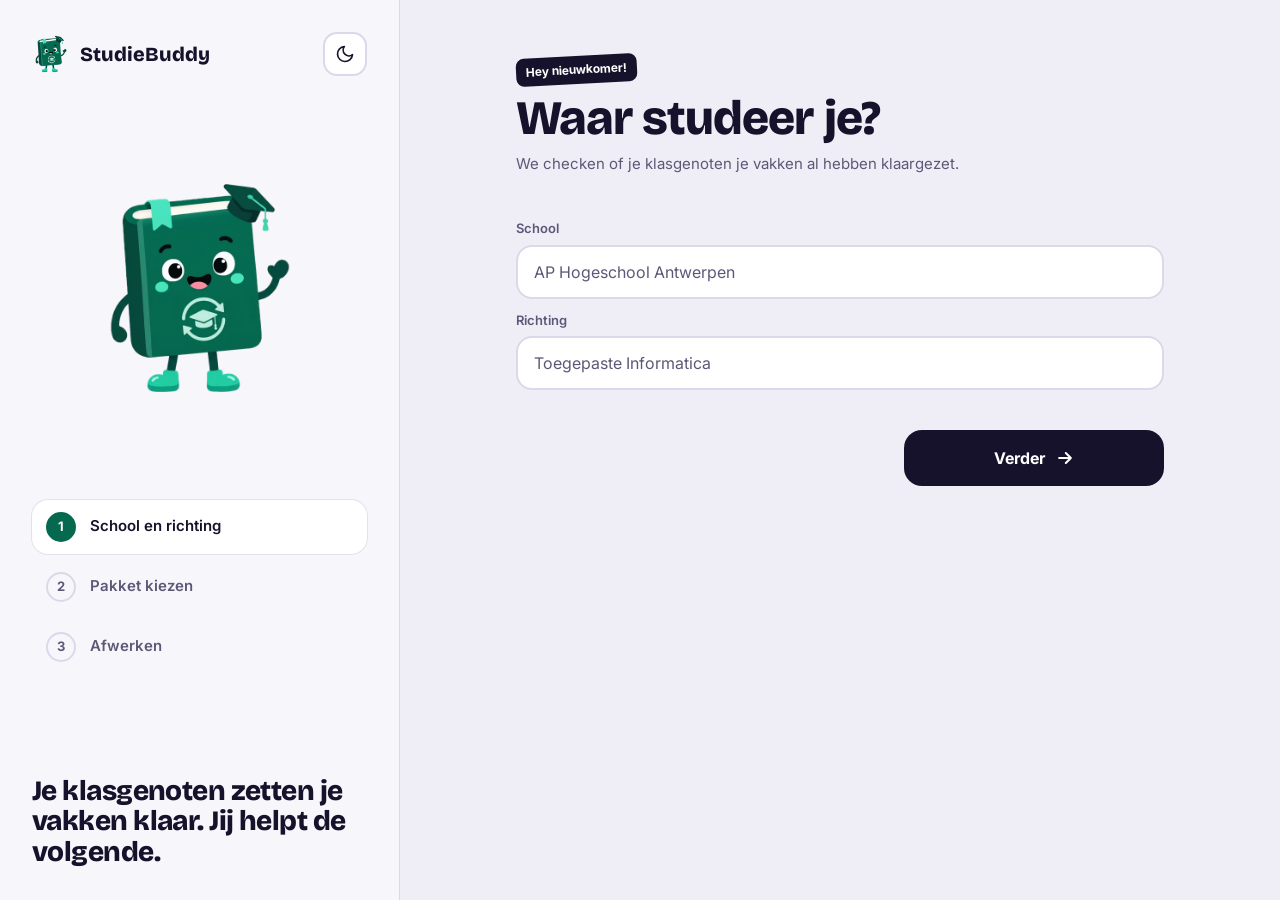
==== static/onboarding.html @ 9a1a9713 "frontend beter gemaakt + verbinding met de backend" ====
<!doctype html>
<html lang="nl" data-theme="dark">
<head>
<meta charset="utf-8">
<meta name="viewport" content="width=device-width, initial-scale=1, viewport-fit=cover">
<title>Welkom bij StudieBuddy</title>
<script>
  (function () {
    var t = null;
    try { t = localStorage.getItem("sb-theme"); } catch (e) {}
    if (t !== "light" && t !== "dark") t = matchMedia("(prefers-color-scheme: light)").matches ? "light" : "dark";
    document.documentElement.dataset.theme = t;
  })();
</script>
<link rel="icon" href="/favicon.ico" sizes="any">
<link rel="icon" type="image/png" sizes="32x32" href="/static/img/favicon-32.png">
<link rel="apple-touch-icon" href="/static/img/apple-touch-icon.png">
<link rel="manifest" href="/static/img/site.webmanifest">
<meta name="theme-color" content="#056950">
<link rel="preconnect" href="https://fonts.googleapis.com">
<link rel="preconnect" href="https://fonts.gstatic.com" crossorigin>
<link rel="stylesheet" href="https://fonts.googleapis.com/css2?family=Bricolage+Grotesque:wght@600;800&family=Inter:wght@400;500;600;700&display=swap">
<link rel="stylesheet" href="/static/css/studybuddy.css">
<style>
  .shell { min-height: 100vh; min-height: 100dvh; display: flex; flex-direction: column; }
  .side { display: none; }
  .topbar { display: flex; align-items: center; justify-content: space-between; padding: 16px 20px; }
  .content { flex: 1; width: 100%; max-width: 640px; margin: 0 auto; padding: 4px 20px 24px; display: flex; flex-direction: column; }
  .screen { flex: 1; display: flex; flex-direction: column; gap: 22px; position: relative; }
  .head { display: flex; flex-direction: column; gap: 10px; }
  .back { align-self: flex-start; }
  .foot { margin-top: auto; padding: 16px 0 calc(8px + env(safe-area-inset-bottom)); position: sticky; bottom: 0; background: var(--bg); display: flex; flex-direction: column; gap: 10px; }
  .stack { display: flex; flex-direction: column; gap: 12px; }

  /* decor */
  .blob { position: absolute; border-radius: 50%; background: var(--groen); pointer-events: none; }
  .screen > .blob { top: -190px; right: -110px; width: 230px; height: 230px; z-index: -1; }
  .screen { isolation: isolate; }
  .content { overflow: hidden; }

  .hero-mascot { position: absolute; top: -4px; right: -4px; width: 116px; height: 116px; z-index: -1; }
  #scr-start .head { padding-right: 96px; }
  @media (min-width: 960px) { #scr-start .head { padding-right: 0; } }

  /* suggesties */
  .sugg { list-style: none; margin: 6px 0 0; padding: 0; border-radius: var(--radius); background: var(--card); border: 2px solid var(--line); overflow: hidden; }
  .sugg button { display: flex; justify-content: space-between; align-items: center; gap: 12px; width: 100%; padding: 13px 16px; border: 0; background: transparent; text-align: left; cursor: pointer; font-size: 15px; }
  .sugg li + li button { border-top: 1px solid var(--line); }
  .sugg button:hover, .sugg button:focus-visible { background: var(--hl); outline: none; }
  .sugg .cnt { font-size: 12px; font-weight: 700; color: var(--groen-text); white-space: nowrap; }

  /* gevonden-kaart */
  .found { display: flex; gap: 14px; align-items: center; padding: 16px; border-radius: 20px; background: var(--groen); color: var(--on-groen); transform: rotate(-1deg); }
  .found.empty { background: var(--card); color: var(--text); transform: none; box-shadow: 0 0 0 1px var(--ring); }
  .found strong { font-family: "Bricolage Grotesque", sans-serif; font-size: 18px; font-weight: 800; display: block; }
  .found .ok { width: 44px; height: 44px; border-radius: 50%; background: var(--on-groen); color: var(--groen); display: flex; align-items: center; justify-content: center; flex-shrink: 0; }
  .found .ok svg { width: 22px; height: 22px; }

  /* pakketkaarten */
  .pkgs { display: grid; grid-template-columns: minmax(0, 1fr); gap: 14px; }
  .pkg { display: flex; gap: 14px; align-items: center; padding: 14px; border-radius: 20px; border: 3px solid transparent; background: var(--card); box-shadow: 0 0 0 1px var(--ring); position: relative; cursor: pointer; }
  .pkg:has(input:checked) { border-color: var(--groen-line); }
  .pkg:has(input:focus-visible) { outline: 3px solid var(--groen-line); outline-offset: 2px; }
  .tile { width: 58px; height: 58px; border-radius: 16px; background: var(--chip); color: var(--chip-text); display: flex; flex-direction: column; align-items: center; justify-content: center; flex-shrink: 0; }
  .pkg:has(input:checked) .tile { background: var(--groen); color: var(--on-groen); }
  .tile b { font-family: "Bricolage Grotesque", sans-serif; font-size: 26px; line-height: 1; }
  .tile small { font-size: 10px; font-weight: 700; }
  .pkg-body { flex: 1; min-width: 0; display: flex; flex-direction: column; gap: 3px; }
  .pkg-title { font-size: 16px; font-weight: 700; }
  .pkg input { width: 22px; height: 22px; margin: 0; accent-color: var(--groen-line); flex-shrink: 0; }
  .pkg .sticker { position: absolute; top: -12px; right: 16px; transform: rotate(4deg); }
  .warn { font-size: 12px; font-weight: 700; color: var(--text); }
  .pkg-new { display: flex; gap: 14px; align-items: center; padding: 14px; border-radius: 20px; border: 2px dashed var(--line-2); background: transparent; color: var(--text); text-align: left; cursor: pointer; width: 100%; }
  .pkg-new .tile { background: transparent; border: 2px dashed var(--line-2); color: var(--groen-text); }

  /* semesters, groepen, studiepunten */
  .rowlab { font-size: 12px; font-weight: 700; letter-spacing: .06em; color: var(--muted); text-transform: uppercase; }
  .pkg-meta { display: flex; flex-wrap: wrap; gap: 6px; margin-top: 4px; }
  .badge { font-size: 12px; font-weight: 600; padding: 3px 8px; border-radius: 7px; background: var(--chip); color: var(--chip-text); white-space: nowrap; }
  .badge.groen { background: var(--groen); color: var(--on-groen); }
  .sem { display: flex; flex-direction: column; gap: 10px; }
  .sem-h { display: flex; justify-content: space-between; align-items: baseline; gap: 12px; }
  .sem-h h2 { font-size: 20px; }
  .sem-h span { font-size: 13px; font-weight: 600; color: var(--muted); }
  .groep { border-radius: 20px; background: var(--card); box-shadow: 0 0 0 1px var(--ring); padding: 16px; display: flex; flex-direction: column; gap: 10px; }
  .groep-h { display: flex; justify-content: space-between; align-items: center; gap: 10px; flex-wrap: wrap; }
  .groep-h strong { font-size: 16px; }
  .keuze { display: flex; align-items: center; gap: 12px; min-height: 54px; padding: 10px 14px; border-radius: 14px; border: 2px solid var(--line); cursor: pointer; }
  .keuze:has(input:checked) { border-color: var(--groen-line); background: var(--hl); }
  .keuze:has(input:disabled) { opacity: .55; cursor: default; }
  .keuze input { width: 20px; height: 20px; margin: 0; accent-color: var(--groen-line); flex-shrink: 0; }
  .keuze .nm { flex: 1; min-width: 0; display: flex; flex-direction: column; font-weight: 600; }
  .keuze .nm small { font-size: 12px; font-weight: 500; color: var(--muted); }
  .mini-sp { width: 56px; height: 44px; border: 0; border-radius: 12px; background: var(--chip); color: var(--chip-text); text-align: center; font-weight: 700; font-size: 14px; flex-shrink: 0; }
  .hervat { display: flex; flex-wrap: wrap; justify-content: space-between; align-items: center; gap: 14px; padding: 16px; border-radius: 20px; background: var(--card); box-shadow: inset 0 0 0 2px var(--groen-line); }
  .volg { display: flex; align-items: center; gap: 8px; cursor: pointer; color: var(--muted); font-weight: 600; }
  .groep.uit { background: var(--card-2); box-shadow: inset 0 0 0 2px var(--line); }
  .groep.uit strong { color: var(--muted); }
  .groep.uit .keuze { opacity: .45; }
  .sp-sum { display: flex; justify-content: space-between; align-items: center; gap: 12px; padding: 14px 16px; border-radius: 18px; background: var(--groen); color: var(--on-groen); font-weight: 700; }
  .sp-sum b { font-family: "Bricolage Grotesque", sans-serif; font-size: 22px; }
  .nrow { display: flex; align-items: center; gap: 10px; padding: 8px 6px 8px 14px; border-radius: 14px; background: var(--card); box-shadow: 0 0 0 1px var(--ring); }
  .nrow .nm { flex: 1; min-width: 0; font-weight: 600; font-size: 14px; overflow: hidden; text-overflow: ellipsis; white-space: nowrap; }
  .nrow button { width: 34px; height: 34px; border: 0; border-radius: 10px; background: transparent; cursor: pointer; font-size: 18px; color: var(--muted); }
  .nrow button:hover { background: var(--hl); }
  .vakform { display: flex; flex-direction: column; gap: 10px; padding: 14px; border-radius: 20px; border: 2px dashed var(--line-2); }
  .grid-3 { display: grid; grid-template-columns: repeat(3, minmax(0, 1fr)); gap: 10px; }
  .boxsel input { border: 0; background: transparent; padding: 0; font-size: 16px; font-weight: 700; color: var(--text); width: 100%; }
  .boxsel input:focus { outline: none; }
  .kies-n { width: 64px; height: 40px; border-radius: 12px; border: 2px solid var(--line); background: var(--bg); text-align: center; font-weight: 700; }
  .mini-sel { height: 44px; border: 0; border-radius: 12px; background: var(--chip); color: var(--chip-text); padding: 0 8px; font-weight: 600; font-size: 13px; }
  @media (max-width: 420px) {
    .grid-3 { grid-template-columns: 1fr 1fr; }
    .grid-3 > :last-child { grid-column: 1 / -1; }
  }

  /* stappen */
  .step-h { display: flex; gap: 10px; align-items: center; font-size: 16px; font-weight: 700; }
  .step-h span { width: 26px; height: 26px; border-radius: 50%; background: var(--groen); color: var(--on-groen); font-size: 13px; font-weight: 800; display: flex; align-items: center; justify-content: center; }
  .grid-2 { display: grid; grid-template-columns: repeat(2, minmax(0, 1fr)); gap: 10px; }
  .boxsel { display: flex; flex-direction: column; gap: 2px; padding: 10px 14px; border-radius: var(--radius); background: var(--card); border: 2px solid var(--line); }
  .boxsel span { font-size: 12px; font-weight: 600; color: var(--muted); }
  .boxsel select { border: 0; background: transparent; padding: 0; font-size: 16px; font-weight: 700; color: var(--text); width: 100%; }
  .boxsel select option { color: #17122B; }
  .boxsel:focus-within { border-color: var(--groen-line); }
  .boxsel select:focus { outline: none; }

  .addrow { display: flex; gap: 8px; padding: 6px; border-radius: 18px; background: var(--card); border: 2px solid var(--line); }
  .addrow:focus-within { border-color: var(--groen-line); }
  .addrow.dashed { background: transparent; border-style: dashed; border-color: var(--line-2); }
  .addrow input { flex: 1; min-width: 0; height: 44px; padding: 0 10px; border: 0; background: transparent; font-size: 15px; }
  .addrow input:focus { outline: none; }
  .addbtn { width: 44px; height: 44px; border-radius: 13px; border: 0; background: var(--groen); color: var(--on-groen); display: flex; align-items: center; justify-content: center; cursor: pointer; flex-shrink: 0; }
  .addbtn svg { width: 20px; height: 20px; }

  .drop { display: flex; align-items: center; gap: 14px; padding: 18px; border-radius: 20px; border: 2px dashed var(--groen-line); background: var(--card-2); cursor: pointer; }
  .drop.over { background: var(--hl); }
  .drop:focus-within { outline: 3px solid var(--groen-line); outline-offset: 2px; }
  .drop .ico { width: 48px; height: 48px; border-radius: 14px; background: var(--groen); color: var(--on-groen); display: flex; align-items: center; justify-content: center; flex-shrink: 0; }
  .drop .ico svg { width: 24px; height: 24px; }
  .file { display: flex; align-items: center; gap: 10px; padding: 10px 8px 10px 14px; border-radius: var(--radius); background: var(--card); box-shadow: 0 0 0 1px var(--ring); }
  .file .nm { flex: 1; min-width: 0; font-size: 14px; font-weight: 600; overflow: hidden; text-overflow: ellipsis; white-space: nowrap; }
  .file button { width: 34px; height: 34px; border: 0; border-radius: 10px; background: transparent; cursor: pointer; font-size: 18px; color: var(--muted); }
  .file button:hover { background: var(--hl); }

  .seg { display: grid; grid-template-columns: 1fr 1fr; gap: 6px; padding: 6px; border-radius: 18px; background: var(--card); box-shadow: 0 0 0 1px var(--ring); }
  .seg label { height: 46px; border-radius: 13px; display: flex; align-items: center; justify-content: center; gap: 8px; font-weight: 600; color: var(--muted); cursor: pointer; }
  .seg label:has(input:checked) { background: var(--inv-bg); color: var(--inv-text); font-weight: 700; }
  .seg label:has(input:focus-visible) { outline: 3px solid var(--groen-line); outline-offset: 2px; }

  /* vakken aan/uit */
  .vak { display: flex; align-items: center; gap: 12px; min-height: 58px; padding: 8px 16px; border-radius: var(--radius); background: var(--card); box-shadow: 0 0 0 1px var(--ring); cursor: pointer; position: relative; }
  .vak .dot { width: 10px; height: 10px; border-radius: 50%; background: var(--groen); flex-shrink: 0; }
  .vak .nm { flex: 1; min-width: 0; display: flex; flex-direction: column; font-size: 15px; font-weight: 600; }
  .vak .nm small { font-size: 12px; font-weight: 500; color: var(--muted); }
  .vak:has(.switch:not(:checked)) { background: var(--card-2); box-shadow: inset 0 0 0 2px var(--line); }
  .vak:has(.switch:not(:checked)) .dot { background: var(--line); }
  .vak:has(.switch:not(:checked)) .nm > span { color: var(--muted); text-decoration: line-through; }
  .vak.eigen { box-shadow: inset 0 0 0 2px var(--groen-line); }
  .vak.eigen .sticker { position: absolute; top: -11px; left: 14px; }
  .vak .del { width: 34px; height: 34px; border: 0; border-radius: 10px; background: transparent; color: var(--muted); cursor: pointer; font-size: 18px; }

  .voorstel { border-radius: 20px; background: var(--card); box-shadow: 0 0 0 1px var(--ring); padding: 16px; display: flex; flex-direction: column; gap: 12px; }
  .voorstel-top { display: flex; gap: 14px; align-items: flex-start; }
  .voorstel-top svg { width: 26px; height: 26px; color: var(--groen-text); flex-shrink: 0; }

  /* status */
  .illus { height: 220px; position: relative; }
  .illus .c1 { position: absolute; left: 30px; top: 40px; width: 200px; height: 150px; border-radius: 22px; background: var(--chip); transform: rotate(-10deg); }
  .illus .c2 { position: absolute; left: 80px; top: 30px; width: 210px; height: 160px; border-radius: 22px; background: var(--card); border: 3px solid var(--line); transform: rotate(4deg); padding: 22px; display: flex; flex-direction: column; gap: 10px; }
  .illus .c2 i { display: block; height: 8px; border-radius: 4px; background: var(--line); }
  .illus .c2 i:first-child { height: 12px; width: 70%; background: var(--text); }
  .illus .stamp { position: absolute; left: 170px; top: 150px; padding: 10px 16px; border-radius: 12px; border: 3px solid var(--groen-line); color: var(--groen-text); background: var(--bg); font-family: "Bricolage Grotesque", sans-serif; font-size: 20px; font-weight: 800; letter-spacing: 1px; transform: rotate(-12deg); }
  .illus .dotx { position: absolute; left: 4px; top: 0; width: 40px; height: 40px; border-radius: 50%; background: var(--groen); }
  .timeline { display: flex; align-items: flex-start; }
  .timeline .st { flex: 1; display: flex; flex-direction: column; align-items: center; gap: 6px; font-size: 12px; font-weight: 600; text-align: center; }
  .timeline .bol { width: 30px; height: 30px; border-radius: 50%; border: 3px solid var(--line); display: flex; align-items: center; justify-content: center; font-weight: 800; }
  .timeline .done .bol { background: var(--groen); border-color: var(--groen); color: var(--on-groen); }
  .timeline .now .bol { border-color: var(--text); background: var(--chip); }
  .timeline .todo { color: var(--muted); }
  .timeline .ln { flex: 1; height: 3px; border-radius: 2px; background: var(--line); margin-top: 14px; }
  .timeline .ln.on { background: var(--groen); }
  .note { padding: 14px 16px; border-radius: var(--radius); background: var(--card); box-shadow: 0 0 0 1px var(--ring); font-size: 14px; }

  /* desktop: merkpaneel links, inhoud rechts */
  @media (min-width: 960px) {
    .shell { flex-direction: row; }
    .topbar { display: none; }
    .side {
      display: flex; flex-direction: column; justify-content: space-between; gap: 32px;
      width: 400px; flex-shrink: 0; padding: 32px; background: var(--card-2);
      border-right: 1px solid var(--line); position: sticky; top: 0; height: 100vh; overflow: hidden;
    }
    .side-top { display: flex; align-items: center; justify-content: space-between; position: relative; z-index: 1; }
    .side-mascot { width: 220px; height: 220px; align-self: center; }
    .steps { list-style: none; margin: 0; padding: 0; display: flex; flex-direction: column; gap: 6px; position: relative; }
    .steps li { display: flex; align-items: center; gap: 14px; padding: 12px 14px; border-radius: 16px; color: var(--muted); font-weight: 600; }
    .steps li b { width: 30px; height: 30px; border-radius: 50%; border: 2px solid var(--line); display: flex; align-items: center; justify-content: center; font-size: 13px; }
    .steps li.now { background: var(--card); color: var(--text); box-shadow: 0 0 0 1px var(--ring); }
    .steps li.now b { background: var(--groen); border-color: var(--groen); color: var(--on-groen); }
    .steps li.done b { background: var(--chip); border-color: var(--chip); color: var(--text); }
    .side-quote { font-family: "Bricolage Grotesque", sans-serif; font-size: 28px; font-weight: 800; line-height: 1.1; letter-spacing: -0.02em; }
    .content { padding: 56px 56px 32px; max-width: 760px; overflow: visible; }
    .screen > .blob, .screen > .progress, .hero-mascot { display: none; }
    .pkgs { grid-template-columns: repeat(2, minmax(0, 1fr)); }
    .foot { position: static; flex-direction: row; justify-content: flex-end; }
    .foot .btn-block { width: auto; min-width: 260px; }
  }
</style>
</head>
<body>
<div class="shell">

  <aside class="side" aria-label="Voortgang">
    <div class="side-top">
      <a class="logo" href="/"><img src="/static/img/mascotte-128.png" alt="" width="38" height="38">StudieBuddy</a>
      <button class="icon-btn theme-toggle" type="button" data-theme-toggle>
        <svg class="ico-sun" viewBox="0 0 24 24" fill="none" stroke="currentColor" stroke-width="2" stroke-linecap="round" aria-hidden="true"><circle cx="12" cy="12" r="4"/><path d="M12 2v2M12 20v2M4.9 4.9l1.4 1.4M17.7 17.7l1.4 1.4M2 12h2M20 12h2M4.9 19.1l1.4-1.4M17.7 6.3l1.4-1.4"/></svg>
        <svg class="ico-moon" viewBox="0 0 24 24" fill="none" stroke="currentColor" stroke-width="2" stroke-linecap="round" stroke-linejoin="round" aria-hidden="true"><path d="M21 12.8A9 9 0 1 1 11.2 3a7 7 0 0 0 9.8 9.8z"/></svg>
      </button>
    </div>
    <img class="side-mascot" src="/static/img/mascotte-512.png" alt="" width="220" height="220">
    <ol class="steps" id="steps">
      <li data-step="1"><b>1</b>School en richting</li>
      <li data-step="2"><b>2</b>Pakket kiezen</li>
      <li data-step="3"><b>3</b>Afwerken</li>
    </ol>
    <p class="side-quote">Je klasgenoten zetten je vakken klaar. Jij helpt de volgende.</p>
  </aside>

  <div style="flex: 1; min-width: 0; display: flex; flex-direction: column;">
    <header class="topbar">
      <a class="logo" href="/"><img src="/static/img/mascotte-128.png" alt="" width="38" height="38">StudieBuddy</a>
      <button class="icon-btn theme-toggle" type="button" data-theme-toggle>
        <svg class="ico-sun" viewBox="0 0 24 24" fill="none" stroke="currentColor" stroke-width="2" stroke-linecap="round" aria-hidden="true"><circle cx="12" cy="12" r="4"/><path d="M12 2v2M12 20v2M4.9 4.9l1.4 1.4M17.7 17.7l1.4 1.4M2 12h2M20 12h2M4.9 19.1l1.4-1.4M17.7 6.3l1.4-1.4"/></svg>
        <svg class="ico-moon" viewBox="0 0 24 24" fill="none" stroke="currentColor" stroke-width="2" stroke-linecap="round" stroke-linejoin="round" aria-hidden="true"><path d="M21 12.8A9 9 0 1 1 11.2 3a7 7 0 0 0 9.8 9.8z"/></svg>
      </button>
    </header>

    <main class="content">

      <!-- 1. School en richting -->
      <section class="screen" id="scr-start" aria-labelledby="t-start">
        <img class="hero-mascot" src="/static/img/mascotte-512.png" alt="" width="128" height="128">
        <div class="progress" aria-hidden="true"><span class="on"></span><span></span><span></span></div>
        <div class="head">
          <span class="sticker" style="align-self: flex-start; background: var(--inv-bg); color: var(--inv-text);">Hey nieuwkomer!</span>
          <h1 id="t-start">Waar studeer je?</h1>
          <p class="muted">We checken of je klasgenoten je vakken al hebben klaargezet.</p>
        </div>
        <div id="hervat"></div>
        <form id="form-start" class="stack" novalidate autocomplete="off">
          <div class="field">
            <label for="in-school">School</label>
            <input class="input" id="in-school" name="school" placeholder="AP Hogeschool Antwerpen" role="combobox" aria-autocomplete="list" aria-expanded="false" aria-controls="sugg-school">
            <ul class="sugg" id="sugg-school" role="listbox" aria-label="Scholen" hidden></ul>
          </div>
          <div class="field">
            <label for="in-richting">Richting</label>
            <input class="input" id="in-richting" name="richting" placeholder="Toegepaste Informatica" role="combobox" aria-autocomplete="list" aria-expanded="false" aria-controls="sugg-richting">
            <ul class="sugg" id="sugg-richting" role="listbox" aria-label="Richtingen" hidden></ul>
          </div>
          <div id="found" aria-live="polite"></div>
          <p class="error" id="err-start" role="alert" hidden></p>
          <div class="foot">
            <button class="btn btn-inv btn-block" type="submit" id="btn-start">
              <span>Verder</span>
              <svg viewBox="0 0 24 24" fill="none" stroke="currentColor" stroke-width="2.5" stroke-linecap="round" stroke-linejoin="round" aria-hidden="true"><path d="M5 12h14M13 6l6 6-6 6"/></svg>
            </button>
          </div>
        </form>
      </section>

      <!-- 2. Pakket kiezen -->
      <section class="screen" id="scr-kies" aria-labelledby="t-kies" hidden>
        <div class="progress" aria-hidden="true"><span class="on"></span><span class="on"></span><span></span></div>
        <button class="link-btn back" type="button" data-terug="start">← Terug</button>
        <div class="head">
          <h1 id="t-kies" tabindex="-1">Kies je pakket</h1>
          <p class="muted" data-veld="richting-sub"></p>
        </div>
        <div class="stack" style="gap: 8px;">
          <span class="rowlab" id="lab-jaren">Academiejaar</span>
          <div class="chips" id="jaren" role="group" aria-labelledby="lab-jaren"></div>
        </div>
        <div class="stack" style="gap: 8px;">
          <span class="rowlab" id="lab-fases">Jaar (trajectschijf)</span>
          <div class="chips" id="fases" role="group" aria-labelledby="lab-fases"></div>
        </div>
        <fieldset style="border: 0; margin: 0; padding: 0;">
          <legend class="rowlab" style="padding: 0; margin-bottom: 8px;">Afstudeerrichting</legend>
          <div class="pkgs" id="pkgs"></div>
        </fieldset>
        <button class="pkg-new" type="button" id="btn-naar-nieuw">
          <span class="tile" aria-hidden="true"><svg width="24" height="24" viewBox="0 0 24 24" fill="none" stroke="currentColor" stroke-width="2.5" stroke-linecap="round"><path d="M12 5v14M5 12h14"/></svg></span>
          <span style="display: flex; flex-direction: column;"><span style="font-weight: 700;">Mijn pakket staat er niet tussen</span><span class="muted small">Maak er zelf één aan</span></span>
        </button>
        <div class="foot">
          <button class="btn btn-groen btn-block" type="button" id="btn-kies">
            <span>Neem dit pakket</span>
            <svg viewBox="0 0 24 24" fill="none" stroke="currentColor" stroke-width="2.5" stroke-linecap="round" stroke-linejoin="round" aria-hidden="true"><path d="M5 12h14M13 6l6 6-6 6"/></svg>
          </button>
        </div>
      </section>

      <!-- 3a. Nieuw pakket -->
      <section class="screen" id="scr-nieuw" aria-labelledby="t-nieuw" hidden>
        <div class="progress" aria-hidden="true"><span class="on"></span><span class="on"></span><span class="on"></span></div>
        <button class="link-btn back" type="button" data-terug="vorige">← Terug</button>
        <div class="head">
          <h1 id="t-nieuw" tabindex="-1">Bouw je eigen pakket</h1>
          <p class="muted" data-veld="richting-sub"></p>
        </div>
        <form id="form-nieuw" class="stack" style="gap: 26px;" novalidate>
          <div class="stack">
            <div class="step-h"><span>1</span>Welk jaar?</div>
            <div class="grid-2">
              <label class="boxsel"><span>Academiejaar</span><select id="in-ajaar"></select></label>
              <label class="boxsel"><span>Jaar</span><select id="in-fase"></select></label>
            </div>
            <div class="field">
              <label for="in-afst">Afstudeerrichting <span style="font-weight: 400;">(leeg = gemeenschappelijk jaar)</span></label>
              <input class="input" id="in-afst" list="afst-lijst" placeholder="Artificiële Intelligentie">
              <datalist id="afst-lijst"></datalist>
            </div>
          </div>
          <div class="stack">
            <div class="step-h"><span>2</span>Jouw vakken</div>
            <div class="stack" id="nieuw-vakken" aria-live="polite"></div>
            <div class="vakform">
              <div class="field">
                <label for="in-vak">Nieuw vak</label>
                <input class="input" id="in-vak" placeholder="Naam van het vak, bv. Machine Learning">
              </div>
              <div class="grid-3">
                <label class="boxsel"><span>Semester</span><select id="in-vak-sem"></select></label>
                <label class="boxsel"><span>Studiepunten</span><input id="in-vak-sp" type="number" min="1" max="60" step="1" value="6" inputmode="numeric"></label>
                <label class="boxsel"><span>Soort</span><select id="in-vak-soort">
                  <option value="verplicht">Verplicht</option>
                  <option value="keuze">Keuzevak</option>
                  <option value="optie">Deel van een optie</option>
                </select></label>
              </div>
              <div class="field" id="optie-veld" hidden>
                <label for="in-vak-optie">Naam van de optie</label>
                <input class="input" id="in-vak-optie" list="optie-lijst" placeholder="Startup">
                <datalist id="optie-lijst"></datalist>
              </div>
              <button class="btn btn-ghost btn-sm" type="button" id="btn-vak" style="align-self: flex-start;">+ Vak toevoegen</button>
            </div>
            <div class="stack" id="groep-instellingen"></div>
          </div>
          <div class="stack">
            <div class="step-h"><span>3</span>ECTS-fiches</div>
            <label class="drop" id="drop">
              <input type="file" id="in-pdf" accept="application/pdf,.pdf" multiple class="sr-only">
              <span class="ico" aria-hidden="true"><svg viewBox="0 0 24 24" fill="none" stroke="currentColor" stroke-width="2.5" stroke-linecap="round" stroke-linejoin="round"><path d="M12 16V4M7 9l5-5 5 5"/><path d="M4 16v3a1 1 0 0 0 1 1h14a1 1 0 0 0 1-1v-3"/></svg></span>
              <span style="display: flex; flex-direction: column;"><span style="font-weight: 700;">Sleep je PDF's hierheen</span><span class="muted small">of klik om te kiezen · max. 4 MB per bestand</span></span>
            </label>
            <div class="stack" id="files" style="gap: 8px;"></div>
          </div>
          <div class="stack">
            <div class="step-h"><span>4</span>Wie mag het zien?</div>
            <div class="seg" role="radiogroup" aria-label="Zichtbaarheid">
              <label><input type="radio" name="zicht" value="prive" class="sr-only">Alleen ik</label>
              <label><input type="radio" name="zicht" value="publiek" class="sr-only" checked>Iedereen</label>
            </div>
            <p class="muted small" id="zicht-uitleg"></p>
          </div>
          <p class="error" id="err-nieuw" role="alert" hidden></p>
          <div class="foot">
            <button class="btn btn-groen btn-block" type="submit" id="btn-nieuw">Pakket indienen</button>
          </div>
        </form>
      </section>

      <!-- 3b. Pakket aanpassen -->
      <section class="screen" id="scr-aanpassen" aria-labelledby="t-aanpassen" hidden>
        <div class="progress" aria-hidden="true"><span class="on"></span><span class="on"></span><span class="on"></span></div>
        <button class="link-btn back" type="button" data-terug="kies">← Terug</button>
        <div class="head">
          <h1 id="t-aanpassen" tabindex="-1">Maak het van jou</h1>
          <p class="muted" id="aanpassen-sub"></p>
        </div>
        <div class="sp-sum" id="sp-sum" aria-live="polite"></div>
        <div class="stack" id="vakken" style="gap: 22px;"></div>
        <div class="addrow dashed">
          <label for="in-eigen" class="sr-only">Eigen vak toevoegen</label>
          <input id="in-eigen" placeholder="+ Eigen vak toevoegen">
          <label for="in-eigen-sp" class="sr-only">Studiepunten van je eigen vak</label>
          <input id="in-eigen-sp" class="mini-sp" type="number" min="0" max="60" step="1" value="3" inputmode="numeric" title="Studiepunten">
          <label for="in-eigen-sem" class="sr-only">Semester van je eigen vak</label>
          <select id="in-eigen-sem" class="mini-sel"></select>
          <button class="addbtn" type="button" id="btn-eigen" aria-label="Eigen vak toevoegen"><svg viewBox="0 0 24 24" fill="none" stroke="currentColor" stroke-width="3" stroke-linecap="round" aria-hidden="true"><path d="M12 5v14M5 12h14"/></svg></button>
        </div>
        <div class="voorstel">
          <div class="voorstel-top">
            <svg viewBox="0 0 24 24" fill="none" stroke="currentColor" stroke-width="2.2" stroke-linecap="round" stroke-linejoin="round" aria-hidden="true"><path d="M12 20h9"/><path d="M16.5 3.5a2.1 2.1 0 0 1 3 3L7 19l-4 1 1-4z"/></svg>
            <div class="stack" style="gap: 4px;">
              <strong>Klopt het pakket zelf niet meer?</strong>
              <span class="muted small">Stel een fix voor voor iedereen, bv. een vak dat verdwenen is. Een moderator checkt het eerst.</span>
            </div>
          </div>
          <button class="btn btn-ghost btn-sm" type="button" id="btn-voorstel-open" aria-expanded="false" aria-controls="voorstel-form" style="align-self: flex-start;">Wijziging voorstellen</button>
          <form id="voorstel-form" class="stack" hidden novalidate>
            <label for="in-voorstel" class="sr-only">Wat moet er veranderen?</label>
            <textarea class="input" id="in-voorstel" placeholder="Bv. 'Webdesign heet nu Web Development 1'"></textarea>
            <p class="error" id="err-voorstel" role="alert" hidden></p>
            <button class="btn btn-inv btn-sm" type="submit" style="align-self: flex-start;">Voorstel versturen</button>
          </form>
        </div>
        <div class="foot">
          <button class="btn btn-groen btn-block" type="button" id="btn-opslaan">Klaar, naar StudieBuddy</button>
        </div>
      </section>

      <!-- 4. In controle -->
      <section class="screen" id="scr-status" aria-labelledby="t-status" hidden>
        <div class="illus" aria-hidden="true">
          <div class="c1"></div>
          <div class="c2"><i></i><i style="width: 90%"></i><i style="width: 80%"></i><i style="width: 60%"></i></div>
          <div class="stamp">IN CONTROLE</div>
          <div class="dotx"></div>
        </div>
        <div class="head">
          <h1 id="t-status" tabindex="-1">Bedankt! Even checken…</h1>
          <p class="muted">Een moderator kijkt je pakket na, zodat er geen lege of dubbele pakketten online komen.</p>
        </div>
        <div class="timeline" aria-label="Status">
          <div class="st done"><span class="bol" aria-hidden="true">✓</span>Ingediend</div>
          <div class="ln on" aria-hidden="true"></div>
          <div class="st now"><span class="bol" aria-hidden="true"></span>In controle</div>
          <div class="ln" aria-hidden="true"></div>
          <div class="st todo"><span class="bol" aria-hidden="true"></span>Online</div>
        </div>
        <p class="note">Je kan je pakket nu al gebruiken. Tot het goedgekeurd is, ziet alleen jij het.</p>
        <div class="foot">
          <a class="btn btn-groen btn-block" href="/">Naar StudieBuddy</a>
        </div>
      </section>

    </main>
  </div>
</div>

<script src="/static/js/theme.js"></script>
<script src="/static/js/data.js"></script>
<script src="/static/js/onboarding.js"></script>
</body>
</html>
---- static/css/studybuddy.css ----
/* StudieBuddy – gedeelde stijl, licht en donker. Groen = de kleur van onze mascotte (static/img).
   Donker: mintgroen #49E3BC (bladwijzer/wangen). Licht: boekgroen #056950 (leesbaar op wit).
   Het thema staat op <html data-theme="dark|light">; zie static/js/theme.js. */

:root {
  color-scheme: dark;
  --bg: #17122B;
  --card: #251E40;
  --card-2: #1F1937;
  --line: #3A3160;
  --line-2: #6E63A3;
  --text: #F4F1FF;
  --muted: #B4ACD6;
  --groen: #49E3BC;
  --on-groen: #17122B;
  --groen-text: #49E3BC;
  --groen-line: #49E3BC;
  --chip: #3A3160;
  --chip-text: #F4F1FF;
  --inv-bg: #F4F1FF;
  --inv-text: #17122B;
  --hl: #302754;
  --ring: transparent;
  --danger: #FFB4A8;
  --radius: 16px;
}

:root[data-theme="light"] {
  color-scheme: light;
  --bg: #EFEDF6;
  --card: #FFFFFF;
  --card-2: #F7F6FB;
  --line: #DCD8EA;
  --line-2: #9C95B8;
  --text: #17122B;
  --muted: #5E5878;
  --groen: #056950;
  --on-groen: #FFFFFF;
  --groen-text: #056950;
  --groen-line: #056950;
  --chip: #E7E4F2;
  --chip-text: #17122B;
  --inv-bg: #17122B;
  --inv-text: #FFFFFF;
  --hl: #E3F7F0;
  --ring: #E4E1EF;
  --danger: #A3261B;
}

* { box-sizing: border-box; }
html, body { margin: 0; min-height: 100%; }
body {
  background: var(--bg);
  color: var(--text);
  font-family: Inter, system-ui, -apple-system, "Segoe UI", sans-serif;
  font-size: 15px;
  line-height: 1.5;
  -webkit-font-smoothing: antialiased;
}
h1, h2, h3, .display {
  font-family: "Bricolage Grotesque", Inter, sans-serif;
  font-weight: 800;
  letter-spacing: -0.02em;
  line-height: 1.02;
  margin: 0;
}
h1 { font-size: clamp(34px, 4.6vw, 48px); }
h2 { font-size: 24px; }
p { margin: 0; }
a { color: var(--groen-text); }
button, input, select, textarea { font: inherit; color: inherit; }
:focus-visible { outline: 3px solid var(--groen-line); outline-offset: 2px; }
[hidden] { display: none !important; }
.muted { color: var(--muted); }
.small { font-size: 13px; }
.sr-only {
  position: absolute; width: 1px; height: 1px; padding: 0; margin: -1px;
  overflow: hidden; clip: rect(0 0 0 0); white-space: nowrap; border: 0;
}

/* ---------- logo + thema-knop ---------- */
.logo { display: inline-flex; align-items: center; gap: 10px; font-family: "Bricolage Grotesque", sans-serif; font-weight: 800; font-size: 20px; color: var(--text); text-decoration: none; }
.logo img { width: 38px; height: 38px; display: block; }

.icon-btn {
  width: 44px; height: 44px; border-radius: 14px; border: 2px solid var(--line);
  background: var(--card); display: inline-flex; align-items: center; justify-content: center;
  cursor: pointer; flex-shrink: 0;
}
.icon-btn:hover { border-color: var(--line-2); }
.icon-btn svg { width: 20px; height: 20px; }
.theme-toggle .ico-sun { display: none; }
:root[data-theme="dark"] .theme-toggle .ico-sun { display: block; }
:root[data-theme="dark"] .theme-toggle .ico-moon { display: none; }

/* ---------- formulieren ---------- */
.field { display: flex; flex-direction: column; gap: 6px; }
.field > label, .label { font-size: 13px; font-weight: 600; color: var(--muted); }
.input, .select {
  width: 100%; height: 54px; padding: 0 16px; border: 2px solid var(--line); border-radius: var(--radius);
  background: var(--card); font-size: 16px; font-weight: 500; color: var(--text);
}
.input::placeholder { color: var(--muted); font-weight: 400; }
.input:focus, .select:focus, textarea.input:focus { border-color: var(--groen-line); outline: none; }
textarea.input { height: auto; min-height: 96px; padding: 12px 16px; resize: vertical; }
.error { color: var(--danger); font-size: 13px; font-weight: 600; }

/* ---------- knoppen ---------- */
.btn {
  height: 56px; padding: 0 24px; border-radius: 18px; border: 0; font-weight: 700; font-size: 16px;
  display: inline-flex; align-items: center; justify-content: center; gap: 10px; cursor: pointer;
  text-decoration: none; white-space: nowrap;
}
.btn svg { width: 20px; height: 20px; }
.btn-groen { background: var(--groen); color: var(--on-groen); }
.btn-groen:hover { filter: brightness(1.05); }
.btn-inv { background: var(--inv-bg); color: var(--inv-text); }
.btn-ghost { background: transparent; border: 2px solid var(--line); color: var(--text); }
.btn-ghost:hover { border-color: var(--line-2); }
.btn-sm { height: 44px; padding: 0 16px; border-radius: 14px; font-size: 14px; }
.btn-block { width: 100%; }
.btn:disabled { opacity: .5; cursor: default; }
.link-btn { background: none; border: 0; padding: 0; color: var(--groen-text); font-weight: 600; cursor: pointer; font-size: 14px; }

.pill {
  height: 38px; padding: 0 16px; border-radius: 19px; border: 2px solid var(--line);
  background: transparent; color: var(--muted); font-weight: 500; cursor: pointer;
}
.pill[aria-pressed="true"] { background: var(--inv-bg); border-color: var(--inv-bg); color: var(--inv-text); font-weight: 700; }

/* ---------- labels ---------- */
.sticker {
  display: inline-block; font-size: 12px; font-weight: 700; padding: 5px 10px; border-radius: 8px;
  background: var(--chip); color: var(--chip-text); transform: rotate(-3deg); white-space: nowrap;
}
.sticker-groen { background: var(--groen); color: var(--on-groen); }
.chip {
  display: inline-flex; align-items: center; gap: 4px; height: 38px; padding: 0 4px 0 14px;
  border-radius: 19px; background: var(--chip); color: var(--chip-text); font-size: 14px; font-weight: 600;
}
.chip button { width: 30px; height: 30px; border: 0; border-radius: 50%; background: transparent; cursor: pointer; font-size: 18px; line-height: 1; color: inherit; }
.chip button:hover { background: var(--line-2); }
.chips { display: flex; flex-wrap: wrap; gap: 8px; }

/* ---------- voortgang ---------- */
.progress { display: flex; gap: 6px; }
.progress span { width: 36px; height: 8px; border-radius: 4px; background: var(--line); }
.progress span.on { background: var(--groen); }

/* ---------- schakelaar ---------- */
.switch {
  appearance: none; -webkit-appearance: none; width: 48px; height: 28px; border-radius: 14px;
  background: var(--line); position: relative; margin: 0; flex-shrink: 0; cursor: pointer;
}
.switch::after {
  content: ""; position: absolute; top: 4px; left: 4px; width: 20px; height: 20px; border-radius: 10px;
  background: var(--muted); transition: left .2s;
}
.switch:checked { background: var(--groen); }
.switch:checked::after { left: 24px; background: var(--on-groen); }

/* ---------- kaarten ---------- */
.card { background: var(--card); border-radius: 20px; box-shadow: 0 0 0 1px var(--ring); }

/* ---------- melding ---------- */
.toast {
  position: fixed; left: 50%; bottom: 24px; transform: translateX(-50%); z-index: 50;
  background: var(--inv-bg); color: var(--inv-text); padding: 12px 18px; border-radius: 14px;
  font-weight: 600; font-size: 14px; max-width: calc(100% - 32px);
}

@media (prefers-reduced-motion: reduce) {
  .switch::after { transition: none; }
}

/* =========================================================================
   Interactie en overgangen
   ========================================================================= */
:root {
  --ease: cubic-bezier(.2, .8, .2, 1);
  --ease-spring: cubic-bezier(.34, 1.56, .64, 1);
  --t-fast: .12s;
  --t: .2s;
  --t-slow: .35s;
  --shadow: rgba(0, 0, 0, .45);
  --glow: rgba(73, 227, 188, .28);
}
:root[data-theme="light"] {
  --shadow: rgba(23, 18, 43, .18);
  --glow: rgba(5, 105, 80, .2);
}

/* knoppen */
.btn, .icon-btn, .pill, .link-btn, .addbtn, .chip button, .file button, .nrow button, .vak .del {
  transition: transform var(--t-fast) var(--ease), background-color var(--t) var(--ease), color var(--t) var(--ease),
    border-color var(--t) var(--ease), box-shadow var(--t) var(--ease), filter var(--t) var(--ease), opacity var(--t) var(--ease);
  -webkit-tap-highlight-color: transparent;
}
.btn svg { transition: transform var(--t) var(--ease); }
.btn:active:not(:disabled), .addbtn:active, .pill:active { transform: scale(.96); }
.icon-btn:active { transform: scale(.9); }
.chip button:active, .file button:active, .nrow button:active, .vak .del:active { transform: scale(.85); }
.link-btn:active { opacity: .7; }

@media (hover: hover) {
  .btn:hover:not(:disabled) { transform: translateY(-2px); box-shadow: 0 10px 24px -12px var(--shadow); }
  .btn:hover:not(:disabled) svg { transform: translateX(3px); }
  .btn:active:not(:disabled) { transform: translateY(0) scale(.97); box-shadow: none; }
  .btn-groen:hover:not(:disabled) { filter: brightness(1.07); box-shadow: 0 10px 26px -10px var(--glow); }
  .btn-ghost:hover:not(:disabled) { background: var(--hl); }
  .icon-btn:hover { background: var(--hl); border-color: var(--groen-line); }
  .icon-btn:hover svg { transform: rotate(-15deg); }
  .pill:hover:not([aria-pressed="true"]) { border-color: var(--line-2); color: var(--text); }
  .link-btn:hover { text-decoration: underline; text-underline-offset: 3px; }
  .addbtn:hover { filter: brightness(1.07); transform: rotate(90deg); }
}
.icon-btn svg { transition: transform var(--t-slow) var(--ease-spring); }

/* laden */
.btn.bezig, .btn.bezig:disabled { pointer-events: none; color: transparent !important; position: relative; opacity: 1; }
.btn.bezig svg { opacity: 0; }
.btn.bezig::after {
  content: ""; position: absolute; width: 20px; height: 20px; border-radius: 50%;
  border: 3px solid currentColor; border-color: var(--on-groen) transparent var(--on-groen) transparent;
  animation: draai .7s linear infinite;
}
.btn-inv.bezig::after { border-color: var(--inv-text) transparent var(--inv-text) transparent; }
.btn-ghost.bezig::after { border-color: var(--text) transparent var(--text) transparent; }
@keyframes draai { to { transform: rotate(360deg); } }

/* velden */
.input, .select, .boxsel, .addrow, .kies-n {
  transition: border-color var(--t) var(--ease), box-shadow var(--t) var(--ease), background-color var(--t) var(--ease);
}
.input:focus, .select:focus, .boxsel:focus-within, .addrow:focus-within, .kies-n:focus { box-shadow: 0 0 0 4px var(--glow); }
@media (hover: hover) {
  .input:hover:not(:focus), .select:hover:not(:focus), .boxsel:hover:not(:focus-within) { border-color: var(--line-2); }
}

/* schakelaar */
.switch { transition: background-color var(--t) var(--ease); }
.switch::after { transition: left var(--t) var(--ease-spring), background-color var(--t) var(--ease), width var(--t) var(--ease); }
.switch:active::after { width: 26px; }
.switch:checked:active::after { left: 18px; }

/* kaarten en rijen */
.pkg, .pkg-new, .keuze, .vak, .item, .drop, .file, .nrow, .groep, .found, .chip {
  transition: transform var(--t) var(--ease), border-color var(--t) var(--ease), background-color var(--t) var(--ease),
    box-shadow var(--t) var(--ease), opacity var(--t) var(--ease);
}
@media (hover: hover) {
  .pkg:hover, .pkg-new:hover, .item:hover { transform: translateY(-3px); box-shadow: 0 14px 30px -18px var(--shadow), 0 0 0 1px var(--ring); }
  .pkg-new:hover { border-color: var(--groen-line); }
  .keuze:hover:not(:has(input:disabled)) { border-color: var(--line-2); }
  .vak:hover { transform: translateX(2px); }
  .drop:hover { background: var(--hl); }
}
.pkg:active, .pkg-new:active, .item:active, .keuze:active:not(:has(input:disabled)) { transform: scale(.985); }
.pkg .sticker, .groep .sticker { transition: transform var(--t-slow) var(--ease-spring); }
@media (hover: hover) { .pkg:hover .sticker { transform: rotate(-2deg) scale(1.06); } }

/* verschijnen */
@keyframes in-omhoog { from { opacity: 0; transform: translateY(10px); } to { opacity: 1; transform: none; } }
@keyframes in-rechts { from { opacity: 0; transform: translateX(28px); } to { opacity: 1; transform: none; } }
@keyframes in-links { from { opacity: 0; transform: translateX(-28px); } to { opacity: 1; transform: none; } }
@keyframes pop { 0% { opacity: 0; transform: scale(.85); } 70% { opacity: 1; transform: scale(1.03); } 100% { transform: scale(1); } }
@keyframes uitklap { from { opacity: 0; transform: translateY(-6px) scaleY(.96); } to { opacity: 1; transform: none; } }

.screen.in-vooruit { animation: in-rechts var(--t-slow) var(--ease) both; }
.screen.in-terug { animation: in-links var(--t-slow) var(--ease) both; }
.screen.in-vooruit > *, .screen.in-terug > * { animation: in-omhoog .4s var(--ease) both; }
.screen > *:nth-child(2) { animation-delay: .03s; }
.screen > *:nth-child(3) { animation-delay: .06s; }
.screen > *:nth-child(4) { animation-delay: .09s; }
.screen > *:nth-child(5) { animation-delay: .12s; }
.screen > *:nth-child(n+6) { animation-delay: .15s; }
.sugg:not([hidden]) { animation: uitklap var(--t) var(--ease) both; transform-origin: top; }
.anim-pop { animation: pop .4s var(--ease-spring) both; }
.anim-in { animation: in-omhoog var(--t-slow) var(--ease) both; }
.pkgs > * { animation: in-omhoog var(--t-slow) var(--ease) both; }
.pkgs > *:nth-child(2) { animation-delay: .05s; }
.pkgs > *:nth-child(3) { animation-delay: .1s; }
.pkgs > *:nth-child(n+4) { animation-delay: .15s; }

/* melding */
.toast { animation: toast-in .3s var(--ease-spring) both; box-shadow: 0 14px 34px -14px var(--shadow); }
.toast.weg { animation: toast-uit .25s var(--ease) both; }
@keyframes toast-in { from { opacity: 0; transform: translate(-50%, 16px) scale(.96); } to { opacity: 1; transform: translate(-50%, 0); } }
@keyframes toast-uit { to { opacity: 0; transform: translate(-50%, 10px); } }

/* licht/donker vloeiend wisselen (theme.js zet deze klasse even aan) */
.thema-wissel, .thema-wissel *, .thema-wissel *::before, .thema-wissel *::after {
  transition: background-color .35s var(--ease), color .35s var(--ease), border-color .35s var(--ease), box-shadow .35s var(--ease) !important;
}

@media (prefers-reduced-motion: reduce) {
  *, *::before, *::after { animation-duration: .01ms !important; animation-iteration-count: 1 !important; transition-duration: .01ms !important; }
  .btn.bezig::after { animation: draai 1.5s linear infinite !important; }
}
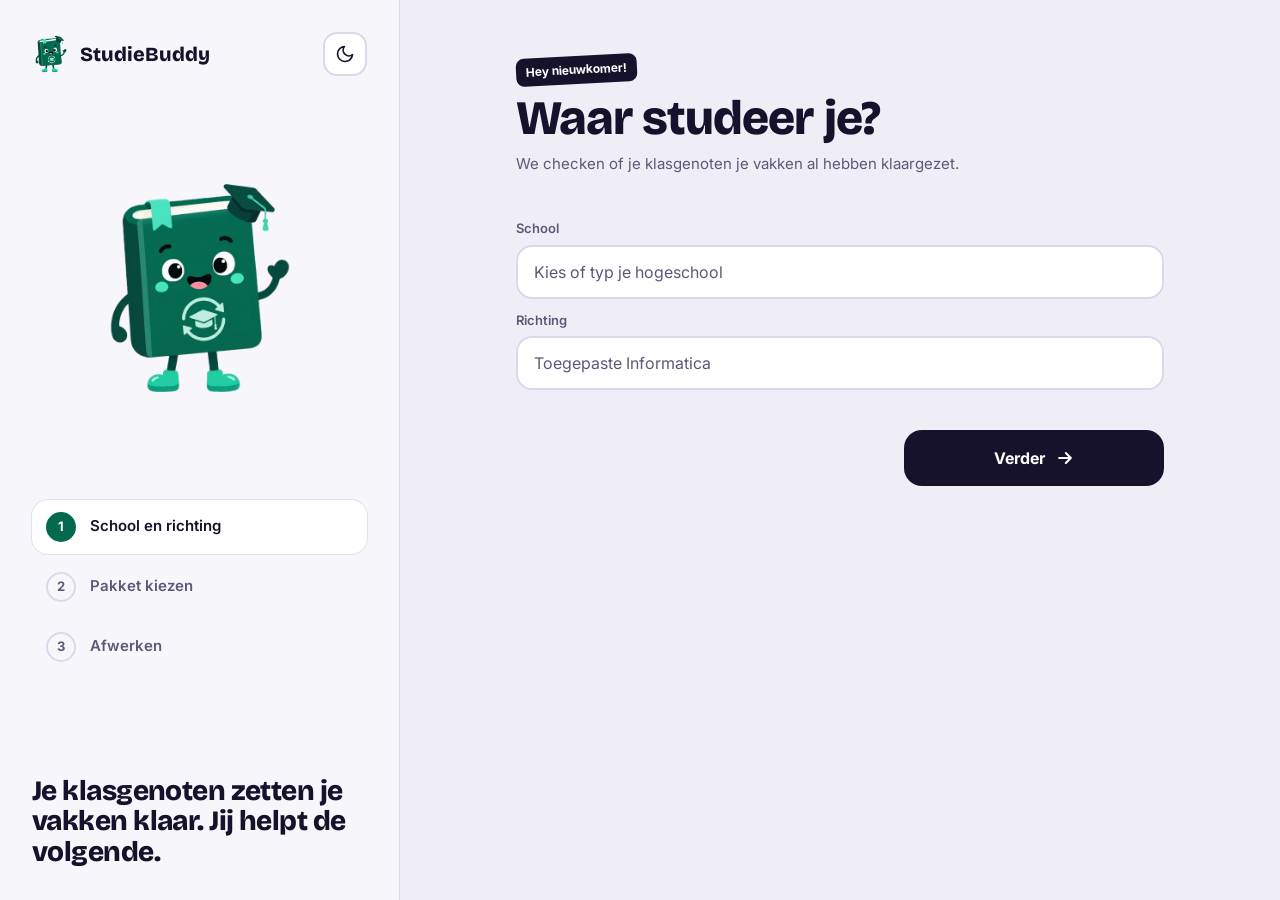
==== commit f0907d64: "Onboarding: alle Vlaamse hogescholen + vakken uit ECTS-fiches - Alle 13 Vlaamse hogescholen in de sc" ====
--- a/static/onboarding.html
+++ b/static/onboarding.html
@@ -43,7 +43,7 @@
   @media (min-width: 960px) { #scr-start .head { padding-right: 0; } }
 
   /* suggesties */
-  .sugg { list-style: none; margin: 6px 0 0; padding: 0; border-radius: var(--radius); background: var(--card); border: 2px solid var(--line); overflow: hidden; }
+  .sugg { list-style: none; margin: 6px 0 0; padding: 0; border-radius: var(--radius); background: var(--card); border: 2px solid var(--line); overflow: hidden auto; max-height: 300px; }
   .sugg button { display: flex; justify-content: space-between; align-items: center; gap: 12px; width: 100%; padding: 13px 16px; border: 0; background: transparent; text-align: left; cursor: pointer; font-size: 15px; }
   .sugg li + li button { border-top: 1px solid var(--line); }
   .sugg button:hover, .sugg button:focus-visible { background: var(--hl); outline: none; }
@@ -138,10 +138,14 @@
   .drop:focus-within { outline: 3px solid var(--groen-line); outline-offset: 2px; }
   .drop .ico { width: 48px; height: 48px; border-radius: 14px; background: var(--groen); color: var(--on-groen); display: flex; align-items: center; justify-content: center; flex-shrink: 0; }
   .drop .ico svg { width: 24px; height: 24px; }
-  .file { display: flex; align-items: center; gap: 10px; padding: 10px 8px 10px 14px; border-radius: var(--radius); background: var(--card); box-shadow: 0 0 0 1px var(--ring); }
-  .file .nm { flex: 1; min-width: 0; font-size: 14px; font-weight: 600; overflow: hidden; text-overflow: ellipsis; white-space: nowrap; }
-  .file button { width: 34px; height: 34px; border: 0; border-radius: 10px; background: transparent; cursor: pointer; font-size: 18px; color: var(--muted); }
-  .file button:hover { background: var(--hl); }
+  /* vakrij in "nieuw pakket": naam, semester, studiepunten en fiche meteen aanpasbaar */
+  .vrow { flex-wrap: wrap; }
+  .vrow .mini-sel, .vrow .mini-sp { height: 36px; }
+  .vrow .nrow-sp { display: flex; align-items: center; gap: 4px; font-size: 12px; font-weight: 600; color: var(--muted); }
+  .vrow button.fiche-btn { width: auto; padding: 0 10px; font-size: 12px; font-weight: 700; background: var(--chip); color: var(--chip-text); }
+  .vrow button.fiche-btn.heeft { background: var(--groen); color: var(--on-groen); }
+  .vrow.nakijken { box-shadow: 0 0 0 2px #e0a100; }
+  @media (max-width: 560px) { .vrow .nm { flex-basis: 100%; } }
 
   .seg { display: grid; grid-template-columns: 1fr 1fr; gap: 6px; padding: 6px; border-radius: 18px; background: var(--card); box-shadow: 0 0 0 1px var(--ring); }
   .seg label { height: 46px; border-radius: 13px; display: flex; align-items: center; justify-content: center; gap: 8px; font-weight: 600; color: var(--muted); cursor: pointer; }
@@ -252,7 +256,7 @@
         <form id="form-start" class="stack" novalidate autocomplete="off">
           <div class="field">
             <label for="in-school">School</label>
-            <input class="input" id="in-school" name="school" placeholder="AP Hogeschool Antwerpen" role="combobox" aria-autocomplete="list" aria-expanded="false" aria-controls="sugg-school">
+            <input class="input" id="in-school" name="school" placeholder="Kies of typ je hogeschool" role="combobox" aria-autocomplete="list" aria-expanded="false" aria-controls="sugg-school">
             <ul class="sugg" id="sugg-school" role="listbox" aria-label="Scholen" hidden></ul>
           </div>
           <div class="field">
@@ -326,10 +330,17 @@
           </div>
           <div class="stack">
             <div class="step-h"><span>2</span>Jouw vakken</div>
+            <label class="drop" id="drop">
+              <input type="file" id="in-pdf" accept="application/pdf,.pdf" multiple class="sr-only">
+              <span class="ico" aria-hidden="true"><svg viewBox="0 0 24 24" fill="none" stroke="currentColor" stroke-width="2.5" stroke-linecap="round" stroke-linejoin="round"><path d="M12 16V4M7 9l5-5 5 5"/><path d="M4 16v3a1 1 0 0 0 1 1h14a1 1 0 0 0 1-1v-3"/></svg></span>
+              <span style="display: flex; flex-direction: column;"><span style="font-weight: 700;">Sleep je ECTS-fiches hierheen</span><span class="muted small">Per fiche maken we een vak en lezen we de studiepunten en het semester uit · PDF, max. 4 MB</span></span>
+            </label>
+            <input type="file" id="in-pdf-vak" accept="application/pdf,.pdf" class="sr-only" tabindex="-1" aria-hidden="true">
+            <p class="muted small" id="upload-status" aria-live="polite" hidden></p>
             <div class="stack" id="nieuw-vakken" aria-live="polite"></div>
             <div class="vakform">
               <div class="field">
-                <label for="in-vak">Nieuw vak</label>
+                <label for="in-vak">Of typ een vak zonder fiche</label>
                 <input class="input" id="in-vak" placeholder="Naam van het vak, bv. Machine Learning">
               </div>
               <div class="grid-3">
@@ -351,16 +362,7 @@
             <div class="stack" id="groep-instellingen"></div>
           </div>
           <div class="stack">
-            <div class="step-h"><span>3</span>ECTS-fiches</div>
-            <label class="drop" id="drop">
-              <input type="file" id="in-pdf" accept="application/pdf,.pdf" multiple class="sr-only">
-              <span class="ico" aria-hidden="true"><svg viewBox="0 0 24 24" fill="none" stroke="currentColor" stroke-width="2.5" stroke-linecap="round" stroke-linejoin="round"><path d="M12 16V4M7 9l5-5 5 5"/><path d="M4 16v3a1 1 0 0 0 1 1h14a1 1 0 0 0 1-1v-3"/></svg></span>
-              <span style="display: flex; flex-direction: column;"><span style="font-weight: 700;">Sleep je PDF's hierheen</span><span class="muted small">of klik om te kiezen · max. 4 MB per bestand</span></span>
-            </label>
-            <div class="stack" id="files" style="gap: 8px;"></div>
-          </div>
-          <div class="stack">
-            <div class="step-h"><span>4</span>Wie mag het zien?</div>
+            <div class="step-h"><span>3</span>Wie mag het zien?</div>
             <div class="seg" role="radiogroup" aria-label="Zichtbaarheid">
               <label><input type="radio" name="zicht" value="prive" class="sr-only">Alleen ik</label>
               <label><input type="radio" name="zicht" value="publiek" class="sr-only" checked>Iedereen</label>
